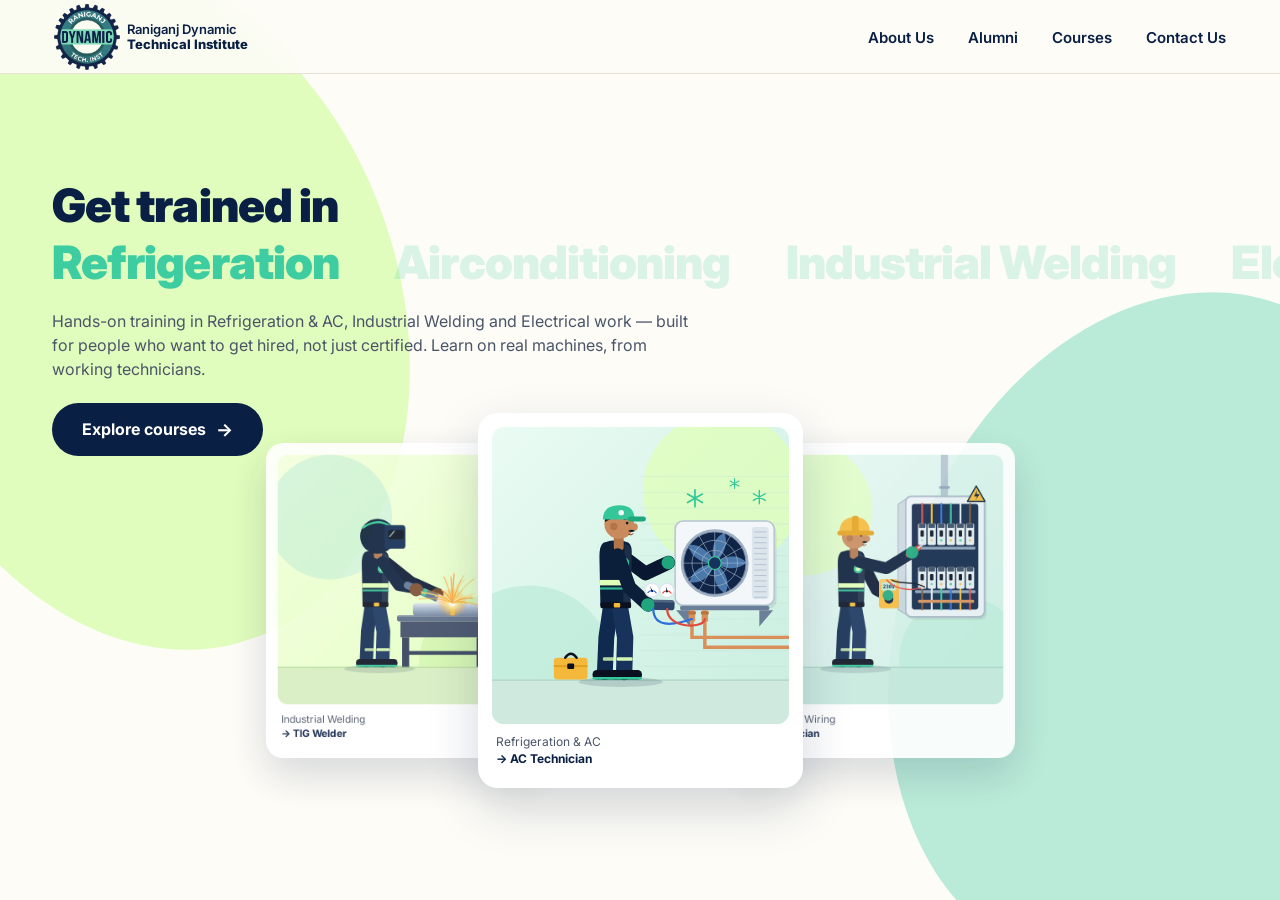
==== public/index.html @ a44b4ae7 "Chaning Description and Title" ====
<!DOCTYPE html>
<html lang="en">

<head>
    <meta charset="UTF-8">
    <meta name="viewport" content="width=device-width, initial-scale=1.0">

    <!-- Primary SEO Metadata -->
    <title>Raniganj Dynamic Technical Institute | AC, Refrigeration, Welding & Electrical Training</title>
    <meta
        name="description"
        content="Training skilled Electricians, Industrial Welders, Refrigeration & AC Technicians backed by a long-standing reputation based in Raniganj, West Bengal."
    >
    <meta name="author" content="Raniganj Dynamic Technical Institute">
    <meta name="theme-color" content="#ffffff">

    <!-- Search Engine Instructions -->
    <meta name="robots" content="index, follow, max-image-preview:large">

    <!-- Canonical URL -->
    <link rel="canonical" href="https://rdti.co.in/">
    <link rel="icon" href="https://rdti.co.in/dynamic-logo.png" type="image/png">
    <link rel="shortcut icon" href="https://rdti.co.in/dynamic-logo.png">

    <!-- Open Graph / Social Sharing Metadata -->
    <meta property="og:type" content="website">
    <meta property="og:locale" content="en_IN">
    <meta property="og:site_name" content="Raniganj Dynamic Technical Institute">
    <meta
        property="og:title"
        content="Raniganj Dynamic Technical Institute | AC, Refrigeration, Welding & Electrical Training"
    >
    <meta
        property="og:description"
        content="Training skilled Electricians, Industrial Welders, Refrigeration & AC Technicians backed by a long-standing reputation based in Raniganj, West Bengal."
    >
    <meta property="og:url" content="https://rdti.co.in/">

    <!-- Social Sharing Image: upload this file to public/ before deployment -->
    <meta property="og:image" content="https://rdti.co.in/rdti-social-preview.jpg">
    <meta property="og:image:secure_url" content="https://rdti.co.in/rdti-social-preview.jpg">
    <meta property="og:image:type" content="image/jpeg">
    <meta property="og:image:width" content="1200">
    <meta property="og:image:height" content="630">
    <meta
        property="og:image:alt"
        content="Raniganj Dynamic Technical Institute offering practical Refrigeration and AC, Industrial Welding and Electrical training in Raniganj, West Bengal."
    >

    <!-- Twitter / X Card Metadata -->
    <meta name="twitter:card" content="summary_large_image">
    <meta
        name="twitter:title"
        content="Raniganj Dynamic Technical Institute | AC, Refrigeration, Welding & Electrical Training"
    >
    <meta
        name="twitter:description"
        content="Training skilled Electricians, Industrial Welders, Refrigeration & AC Technicians backed by a long-standing reputation based in Raniganj, West Bengal."
    >
    <meta name="twitter:image" content="https://rdti.co.in/rdti-social-preview.jpg">
    <meta
        name="twitter:image:alt"
        content="Raniganj Dynamic Technical Institute offering practical Refrigeration and AC, Industrial Welding and Electrical training in Raniganj, West Bengal."
    >

    <!-- Existing Font Configuration -->
    <link rel="preconnect" href="https://fonts.googleapis.com">
    <link rel="preconnect" href="https://fonts.gstatic.com" crossorigin>
    <link
        href="https://fonts.googleapis.com/css2?family=Inter:wght@400;500;600;700;800;900&display=swap"
        rel="stylesheet"
    >

    <!-- Existing Stylesheets -->
    <link rel="stylesheet" href="styles.css">
    <link
        rel="stylesheet"
        href="https://cdnjs.cloudflare.com/ajax/libs/font-awesome/6.5.0/css/all.min.css"
    >

    <!-- RDTI Educational Organization Structured Data -->

    <script type="application/ld+json">
    {
      "@context": "https://schema.org",
      "@type": "EducationalOrganization",

      "@id": "https://rdti.co.in/#organization",

      "name": "Raniganj Dynamic Technical Institute",

      "alternateName": [
        "Raniganj Dynamic Technical Institution",
        "RDTI",
        "Raniganj Dynamic",
        "Raniganj Institute",
        "Dynamic Technical Institute",
        "Raniganj New Dynamic Institute"
      ],

      "url": "https://rdti.co.in/",

      "logo": "https://rdti.co.in/dynamic-logo.png",

      "image": {
        "@type": "ImageObject",
        "url": "https://rdti.co.in/know-your-trainer.png",
        "contentUrl": "https://rdti.co.in/know-your-trainer.png",
        "caption": "Md Shahadat Hussain, Founder and Lead Instructor at Raniganj Dynamic Technical Institute"
      },

      "description": "Training skilled Electricians, Industrial Welders, Refrigeration & AC Technicians backed by a long-standing reputation based in Raniganj, West Bengal.",

      "telephone": "+91 9333867513",

      "email": "rdt.institute.rng@gmail.com",

      "founder": {
        "@type": "Person",
        "name": "Md Shahadat Hussain"
      },

      "address": {
        "@type": "PostalAddress",
        "streetAddress": "1st Floor, Niribili Hotel & Restaurant, Near Raniganj Railway Station",
        "addressLocality": "Raniganj",
        "addressRegion": "West Bengal",
        "postalCode": "713347",
        "addressCountry": "IN"
      },

      "openingHoursSpecification": [
        {
          "@type": "OpeningHoursSpecification",
          "dayOfWeek": [
            "https://schema.org/Monday",
            "https://schema.org/Tuesday",
            "https://schema.org/Wednesday",
            "https://schema.org/Thursday",
            "https://schema.org/Saturday"
          ],
          "opens": "07:00",
          "closes": "15:00"
        }
      ],

      "sameAs": [
        "https://www.instagram.com/raniganj_dynamic_tech_inst/"
      ]
    }
    </script>

</head>

<body>

<nav class="ma-nav">
  <div class="ma-nav-inner">
    <a href="#home" class="ma-logo" data-tab="home"><img src="/dynamic-logo.png" alt="RDTI logo" class="logo-mark"><span>Raniganj Dynamic<br><b>Technical Institute</b></span></a>
    <ul class="ma-nav-links">
      <li><a href="#about" data-tab="about">About Us</a></li>
      <li><a href="#alumni" data-tab="alumni">Alumni</a></li>
      <li><a href="#courses" data-tab="courses">Courses</a></li>
      <li><a href="#contact" data-tab="contact">Contact Us</a></li>
    </ul>
    <button class="ma-burger" id="burger" aria-label="Menu"><span></span><span></span><span></span></button>
  </div>
</nav>

<main class="snap-scroller" id="scroller">

<!-- ============ HERO ============ -->
<section class="snap-sec hp-topper" id="home">
  <svg class="hp-pat hp-pat-a" viewBox="0 0 337 452" aria-hidden="true"><path fill="#c8ff8e" d="M0 226C0 101 76 0 169 0s168 101 168 226-75 226-168 226S0 351 0 226z" opacity=".55"/></svg>
  <svg class="hp-pat hp-pat-b" viewBox="0 0 337 452" aria-hidden="true"><path fill="#3ecca1" d="M0 226C0 101 76 0 169 0s168 101 168 226-75 226-168 226S0 351 0 226z" opacity=".35"/></svg>
  <div class="hp-inner">
    <div class="hp-head">
      <h1 class="hp-h1">
        Get trained in
        <span class="hp-rot" aria-hidden="true"><span class="hp-rline"><span class="hp-cw is-active">Refrigeration</span><span class="hp-cw">Airconditioning</span><span class="hp-cw">Industrial Welding</span><span class="hp-cw">Electrical Wiring</span><span class="hp-cw">a career you'll love</span></span></span>
      </h1>
      <p class="hp-sub">Hands-on training in Refrigeration &amp; AC, Industrial Welding and Electrical work — built for people who want to get hired, not just certified. Learn on real machines, from working technicians.</p>
      <a href="#courses" data-tab="courses" class="hp-cta">Explore courses</a>
    </div>
    <div class="cover-flow" id="coverFlow" aria-hidden="true">
      <figure class="cf-card"><img class="ph-img" src="/refrigeration-ac-animated.svg" alt="Refrigeration and AC servicing"><figcaption><span class="from">Refrigeration &amp; AC</span><span class="to">→ AC Technician</span></figcaption></figure>
      <figure class="cf-card"><img class="ph-img" src="/electrician-animated.svg" alt="Electrical panel work"><figcaption><span class="from">Electrical Wiring</span><span class="to">→ Electrician</span></figcaption></figure>
      <figure class="cf-card"><img class="ph-img" src="/industrial-welding.svg" alt="Industrial welding"><figcaption><span class="from">Industrial Welding</span><span class="to">→ TIG Welder</span></figcaption></figure>
    </div>
  </div>
</section>

<!-- ============ ABOUT ============ -->
<section class="snap-sec ma-about" id="about">
  <div class="ma-container">
    <div class="about-grid">
      <div class="about-copy">
        <h2>Know your trainer</h2>
        <p>With over 20 years of hands-on experience, Md Shahadat Hussain, Founder and Lead Instructor at Raniganj Dynamic Technical Institute, brings practical knowledge of AC and refrigeration, electrical work, and welding into every lesson. Trained in Bengal, he believes that the strongest technical skills are built through experience, patience, and learning by doing.</p>
        <p>At Raniganj Dynamic Technical Institute, this belief shapes every step of the learning journey. Students learn by working with real equipment, developing practical skills under the guidance of an experienced instructor who understands the value of hands-on training. The goal is simple: to help every student build the confidence, competence, and job-ready skills needed to turn technical knowledge into a career.</p>
        <div class="about-badge">
          <span class="tick">✓</span>
          <p><b>A government-recognized trade institute</b> — not a coaching class. We provide practical instruction, tool kits, certification and placement assistance for Refrigeration &amp; AC, Industrial Welding and Electrical trades.</p>
        </div>
      </div>
      <div class="about-photo">
        <div class="ph-frame" style="background:linear-gradient(135deg,#1e4a7a 0%,#0a1f44 100%);">
          <img src="/know-your-trainer.png" alt="Lead trainer at Raniganj Dynamic Technical Institute">
          <div class="ph-noise"></div>
        </div>
        <div class="about-quote">
          <p>“Building skilled hands and brighter futures.”</p>
          <span><b>Md Shahadat Hussain</b>  <span class="q-role">Founder . Lead Instructor</span></span>
        </div>
      </div>
    </div>

    <div class="stats-panel">
      <div class="stat"><div class="n">₹35,000</div><div class="l">AVG. MONTHLY WAGE</div><div class="s">Placed alumni, 2026</div></div>
      <div class="stat"><div class="n">75%</div><div class="l">PLACEMENT RATE</div><div class="s">Within 3 months of completion</div></div>
      <div class="stat"><div class="n">95,000+</div><div class="l">LEARNERS TRAINED</div><div class="s">Since we opened</div></div>
      <div class="stat"><div class="n">50+</div><div class="l">HIRING PARTNERS</div><div class="s">India & the Gulf</div></div>
    </div>
    <div class="stats-note"><span class="spark">✦</span> <b><u>92%</u></b> of our graduates recommend the program</div>
  </div>
</section>

<!-- ============ ALUMNI ============ -->
<section class="snap-sec ma-alumni" id="alumni">
  <div class="ma-container">
    <h2 class="alumni-title">Hundreds of learners have changed<br>their lives without a four-year degree</h2>

    <div class="parallax-rows">
      <div class="prow prow-a">
        <div class="ptrack" id="ptrackA"></div>
      </div>
      <div class="prow prow-b">
        <div class="ptrack" id="ptrackB"></div>
      </div>
    </div>

    <div class="alumni-companies">
      <div class="ac-label">OUR ALUMNI WORK FOR THE REGION'S TOP EMPLOYERS</div>
      <div class="ac-row">
        <div class="ac-track" id="acTrack">
          <img src="logos/Arees.png" alt="Arees"><img src="logos/Bkgulf.png" alt="BK Gulf"><img src="logos/Bluestar.png" alt="Blue Star"><img src="logos/Carrier.png" alt="Carrier"><img src="logos/Ejadah.png" alt="Ejadah"><img src="logos/Elseif.png" alt="El Seif Engineering"><img src="logos/Hitachi.png" alt="Hitachi"><img src="logos/Lg.png" alt="LG"><img src="logos/Madinat.png" alt="Madinat"><img src="logos/Marmoom.png" alt="Marmoom"><img src="logos/Mitsubishi.png" alt="Mitsubishi"><img src="logos/Oxypro.png" alt="Oxy Pro"><img src="logos/Panasonic.png" alt="Panasonic"><img src="logos/Samsung.png" alt="Samsung"><img src="logos/Whirlpool.png" alt="Whirlpool"><img src="logos/Whitespot.png" alt="White Spot"><img src="logos/Zrt.png" alt="ZRT">
          <img src="logos/Arees.png" alt="" aria-hidden="true"><img src="logos/Bkgulf.png" alt="BK Gulf"><img src="logos/Bluestar.png" alt="" aria-hidden="true"><img src="logos/Carrier.png" alt="" aria-hidden="true"><img src="logos/Ejadah.png" alt="" aria-hidden="true"><img src="logos/Elseif.png" alt="" aria-hidden="true"><img src="logos/Hitachi.png" alt="" aria-hidden="true"><img src="logos/Lg.png" alt="" aria-hidden="true"><img src="logos/Madinat.png" alt="Madinat"><img src="logos/Marmoom.png" alt="Marmoom"><img src="logos/Mitsubishi.png" alt="Mitsubishi"><img src="logos/Oxypro.png" alt="Oxy Pro"><img src="logos/Panasonic.png" alt="Panasonic"><img src="logos/Samsung.png" alt="Samsung"><img src="logos/Whirlpool.png" alt="Whirlpool"><img src="logos/Whitespot.png" alt="White Spot"><img src="logos/Zrt.png" alt="ZRT">
        </div>
      </div>
    </div>
  </div>
</section>

<!-- ============ COURSES ============ -->
<section class="snap-sec ma-courses" id="courses">
  <div class="ma-container">
    <div class="courses-header">
      <div class="eyebrow">Courses &amp; Fees Structure</div>
      <h2>Pick a trade, see what it costs</h2>
      <p>All course fees include practical training, government-recognized certification, placement assistance and toolkit where applicable. EMI facility available.</p>
    </div>

    <div class="course-grid">
      <article class="mac-card">
        <div class="mac-bar"><span></span><span></span><span></span></div>
        <div class="mac-body">
          <div class="mac-head"><h3>Refrigeration &amp; AC Technician</h3><span class="mac-tag">Most Enrolled</span></div>
          <div class="mac-row"><span>Duration</span><b>1 Year</b></div>
          <div class="mac-row"><span>Admission Fee</span><b>₹7,000</b></div>
          <div class="mac-row"><span>Per Month</span><b>₹1,000</b></div>
          <div class="mac-fee">₹19,000 <small>Total Course Fee</small></div>
          <ul class="mac-list">
            <li>Split &amp; Window AC Servicing</li>
            <li>Compressor &amp; Commercial Cooling Systems</li>
            <li>Government Certification Included</li>
          </ul>
          <a class="mac-cta" href="#contact" data-tab="contact" data-course="Refrigeration & AC Technician">Enquire Now</a>
        </div>
      </article>

      <article class="mac-card">
        <div class="mac-bar"><span></span><span></span><span></span></div>
        <div class="mac-body">
          <div class="mac-head"><h3>Industrial Welding</h3><span class="mac-tag">Arc / MIG / TIG</span></div>
          <div class="mac-row"><span>Duration</span><b>6 Months</b></div>
          <div class="mac-row"><span>Admission Fee</span><b>₹8,000</b></div>
          <div class="mac-row"><span>Per Month</span><b>₹1,500</b></div>
          <div class="mac-fee">₹17,000 <small>Total Course Fee</small></div>
          <ul class="mac-list">
            <li>Arc, MIG &amp; TIG Welding</li>
            <li>Pipe Fitting &amp; Structural Fabrication</li>
            <li>Safety Gear &amp; Certification Included</li>
          </ul>
          <a class="mac-cta" href="#contact" data-tab="contact" data-course="Industrial Welding">Enquire Now</a>
        </div>
      </article>

      <article class="mac-card">
        <div class="mac-bar"><span></span><span></span><span></span></div>
        <div class="mac-body">
          <div class="mac-head"><h3>Electrician</h3><span class="mac-tag">High Demand</span></div>
          <div class="mac-row"><span>Duration</span><b>1 Year</b></div>
          <div class="mac-row"><span>Admission Fee</span><b>₹7,000</b></div>
          <div class="mac-row"><span>Per Month</span><b>₹1,000</b></div>
          <div class="mac-fee">₹19,000 <small>Total Course Fee</small></div>
          <ul class="mac-list">
            <li>House Wiring &amp; Panel Installation</li>
            <li>Motor Rewinding &amp; Fault Diagnosis</li>
            <li>Government Certification Included</li>
          </ul>
          <a class="mac-cta" href="#contact" data-tab="contact" data-course="Electrician & Motor Rewinding">Enquire Now</a>
        </div>
      </article>
    </div>
  </div>
</section>

<!-- ============ CONTACT ============ -->
<section class="snap-sec ma-contact" id="contact">
  <div class="ma-container">
    <div class="courses-header">
      <div class="eyebrow">Get In Touch</div>
      <h2>Contact us</h2>
      <p>Walk in for a shop-floor tour, or send us your details and a counsellor will call you back.</p>
    </div>
    <div class="contact-grid">
      <div class="contact-info">
        <h3>Raniganj Dynamic Technical Institute</h3>
        <div class="ci-row"><span class="ic">📍</span><div><b>Address</b> 1st Floor, Niribili Hotel & Restaurant, Near Raniganj Railway Station, Raniganj, West Bengal 713347</div></div>
        <div class="ci-row"><span class="ic">📞</span><div><b>Phone</b> +91 9333867513</div></div>
        <div class="ci-row"><span class="ic">✉️</span><div><b>Email</b> rdt.institute.rng@gmail.com</div></div>
        <div class="ci-row"><span class="ic">🕘</span><div><b>Hours</b>Mon – Thu, Sat: 7:00 AM – 3:00 PM</div></div>
      </div>
      

<form class="contact-form" id="enquiryForm"
      action="https://formspree.io/f/mnppdwdb" method="POST">

  <div class="fg">
    <div class="field">
      <label for="fname">Full name</label>
      <input id="fname" name="Name" type="text"
             required placeholder="Your name">
    </div>

    <div class="field">
      <label for="fphone">Phone number</label>
      <input id="fphone" name="Phone" type="tel"
             required placeholder="10-digit mobile">
    </div>

    <div class="field full">
      <label for="courseSelect">Course interested in</label>
      <select id="courseSelect" name="Course" required>
        <option value="Refrigeration & AC Technician">
          Refrigeration &amp; AC Technician
        </option>
        <option value="Industrial Welding">
          Industrial Welding
        </option>
        <option value="Electrician & Motor Rewinding">
          Electrician &amp; Motor Rewinding
        </option>
        <option value="Not sure yet">Not sure yet</option>
      </select>
    </div>

    <div class="field full">
      <label for="fmsg">Message</label>
      <textarea id="fmsg" name="Message" rows="3"
                placeholder="Anything you'd like us to know"></textarea>
    </div>
  </div>

  <div class="submit-row">
    <button type="submit" class="hp-cta">
      Send Enquiry
    </button>
    <span class="form-note" id="formNote">
      We usually reply within one business day.
    </span>
  </div>

</form>

    </div>
  </div>
  <footer class="site-footer">
    <div class="footer-content">
      <p>&copy; 2025 Raniganj Dynamic Technical Institute. All rights reserved.</p>
      <div class="social-links">
        <a href="https://wa.me/919333867513?text=Hey%20there!%0AI'm%20reaching%20out%20via%20the%20Raniganj%20Dynamic%20Technical%20Institute%20website%20and%20would%20like%20to%20enquire%20about%20your%20courses." target="_blank" title="WhatsApp" class="social-icon"><i class="fab fa-whatsapp"></i></a>
        <a href="https://www.instagram.com/raniganj_dynamic_tech_inst/" target="_blank" title="Instagram" class="social-icon"><i class="fab fa-instagram"></i></a>
        <a href="https://share.google/1DVkeFbzYcsUmhclG" target="_blank" title="Google" class="social-icon"><i class="fab fa-google"></i></a>
        <a href="https://youtube.com/@raniganjdynamictechnicalinstit?si=HQzrzuK1tSo0JkG2" target="_blank" title="YouTube" class="social-icon"><i class="fab fa-youtube"></i></a>
      </div>
    </div>
  </footer>
</section>

</main>
<script src="script.js"></script>
</body>
</html>
---- public/styles.css ----
/* ====== Merit America inspired tokens ====== */
:root{
  --navy:#0a1f44;
  --navy-2:#001c3d;
  --ink:#0a1f44;
  --ink-soft:#4a5568;
  --cream:#fdfcf7;
  --cream-2:#f7f4ec;
  --mint:#3ecca1;
  --mint-2:#7ee5c1;
  --mint-soft:#e3f5eb;
  --lime:#c8ff8e;
  --lilac:#e6e6ff;
  --line:#e5e2d7;
  --radius:22px;
  --nav-h:74px;
  --font:'Inter',system-ui,sans-serif;
}
*{margin:0;padding:0;box-sizing:border-box}
html,body{height:100%}
html{scroll-behavior:smooth}
body{font-family:var(--font);color:var(--ink);background:var(--cream);-webkit-font-smoothing:antialiased}
a{color:inherit;text-decoration:none}
ul{list-style:none}
h1,h2,h3,h4{font-family:var(--font);font-weight:800;letter-spacing:-.02em;line-height:1.05;color:var(--navy)}

/* ====== NAV ====== */
.ma-nav{position:fixed;top:0;left:0;right:0;height:var(--nav-h);background:rgba(253,252,247,.9);backdrop-filter:blur(10px);border-bottom:1px solid var(--line);z-index:1000}
.ma-nav-inner{max-width:1240px;margin:0 auto;height:100%;padding:0 32px;display:flex;align-items:center;justify-content:space-between;gap:24px}
.ma-logo{display:flex;align-items:center;gap:5px;font-size:13px;line-height:1.15;color:var(--navy);font-weight:600}
.ma-logo b{font-weight:800}
.logo-mark{width:70px;height:70px;display:block;object-fit:contain}
.ma-nav-links{display:flex;gap:30px}
.ma-nav-links a{font-weight:600;font-size:15px;color:var(--navy);padding:8px 2px;position:relative}
.ma-nav-links a.is-active::after{content:"";position:absolute;left:0;right:0;bottom:-2px;height:3px;background:var(--mint);border-radius:2px}
.ma-burger{display:none;background:none;border:0;flex-direction:column;gap:5px;cursor:pointer;padding:8px}
.ma-burger span{width:24px;height:2px;background:var(--navy);border-radius:2px}

/* ====== SNAP SCROLLER ====== */
.snap-scroller{height:100vh;overflow-y:scroll;scroll-snap-type:y mandatory;scroll-behavior:smooth}
.snap-sec{height:100vh;scroll-snap-align:start;scroll-snap-stop:always;overflow-y:auto;padding-top:var(--nav-h);position:relative}
.ma-container{max-width:1240px;margin:0 auto;padding:40px 32px 60px}
@media (max-width:960px){.snap-scroller,.snap-sec{height:100dvh}} /* 100vh is taller than the visible area on mobile browsers (toolbars) */

/* ====== HERO ====== */
.hp-topper{background:var(--cream);overflow:hidden}
.hp-pat{position:absolute;width:520px;pointer-events:none}
.hp-pat-a{top:-40px;left:-120px;transform:rotate(-18deg)}
.hp-pat-b{bottom:-80px;right:-140px;transform:rotate(20deg)}
.hp-inner{max-width:1240px;margin:0 auto;padding:32px 32px 24px;display:flex;flex-direction:column;justify-content:center;min-height:calc(100vh - var(--nav-h));position:relative;z-index:1}
.hp-head{text-align:left;max-width:900px}
.hp-h1{font-size:clamp(28px,3.6vw,48px);line-height:1.05;font-weight:900;margin-bottom:18px}
.hp-rot{display:block;position:relative;height:1.15em;margin-top:8px;overflow:visible;max-width:none;clip-path:inset(-20px -100vw -20px 0)}
.hp-rline{display:inline-flex;gap:1.2em;width:max-content;transform:translateX(0);transition:transform .6s cubic-bezier(.5,0,.2,1);will-change:transform;position:absolute;left:0;top:0}
.hp-cw{white-space:nowrap;color:var(--mint);opacity:.18;transition:opacity .45s ease}
.hp-cw.is-active{opacity:1}
@media (prefers-reduced-motion:reduce){.hp-rline{transition:none}}
.hp-sub{font-size:16px;line-height:1.5;color:var(--ink-soft);max-width:640px;margin-bottom:22px}
.hp-cta{display:inline-flex;align-items:center;gap:10px;background:var(--navy);color:#fff;padding:16px 30px;border-radius:999px;font-weight:700;font-size:16px;border:0;cursor:pointer;transition:transform .15s,background .2s}
.hp-cta:hover{background:#001432;transform:translateY(-2px)}
.hp-cta::after{content:"→";font-size:18px}

.hp-collage{position:relative;height:520px}
.hp-photo{position:absolute;width:230px;background:#fff;border-radius:20px;box-shadow:0 20px 50px rgba(10,31,68,.15);padding:12px;overflow:hidden}
.hp-photo .ph-img{width:100%;aspect-ratio:1/1.1;border-radius:12px}
.hp-photo figcaption{padding:12px 6px 6px;font-size:13px;display:flex;flex-direction:column;gap:2px}
.hp-photo .from{color:var(--ink-soft)}
.hp-photo .to{color:var(--navy);font-weight:700}
.hp-photo.p1{top:0;left:20px;transform:rotate(-6deg)}
.hp-photo.p2{top:40px;right:0;transform:rotate(4deg)}
.hp-photo.p3{bottom:0;left:140px;transform:rotate(-2deg)}

/* ===== COVER FLOW CAROUSEL (hero) ===== */
.cover-flow{position:relative;height:400px;display:flex;justify-content:center;align-items:center;perspective:1400px;margin-top:-55px}
.cf-card{position:absolute;width:325px;height:375px;background:#fff;border-radius:20px;box-shadow:0 20px 50px rgba(10,31,68,.18);padding:14px;overflow:hidden;transition:transform .55s cubic-bezier(.4,0,.2,1),opacity .5s,box-shadow .5s;cursor:pointer;will-change:transform}
.cf-card .ph-img{width:100%;aspect-ratio:1/1;border-radius:12px;display:block;object-fit:cover}
.cf-card figcaption{padding:10px 4px 4px;font-size:12px;display:flex;flex-direction:column;gap:2px}
.cf-card .from{color:var(--ink-soft)}
.cf-card .to{color:var(--navy);font-weight:700}
.cf-card[data-pos="0"]{transform:translateX(0) scale(1);z-index:5;opacity:1}
.cf-card[data-pos="-1"]{transform:translateX(-238px) scale(.84);z-index:4;opacity:.9}
.cf-card[data-pos="1"]{transform:translateX(238px) scale(.84);z-index:4;opacity:.9}
.cf-card[data-pos="-2"]{transform:translateX(-500px) scale(.66);z-index:3;opacity:.55}
.cf-card[data-pos="2"]{transform:translateX(500px) scale(.66);z-index:3;opacity:.55}
.cf-card[data-pos="hide"]{transform:translateX(0) scale(.4);opacity:0;pointer-events:none;z-index:1}
@media (max-width:960px){
  .cover-flow{height:240px}
  .cf-card{width:180px;height:220px}
  .cf-card[data-pos="-1"]{transform:translateX(-160px) scale(.8)}
  .cf-card[data-pos="1"]{transform:translateX(160px) scale(.8)}
  .cf-card[data-pos="-2"],.cf-card[data-pos="2"]{opacity:0;pointer-events:none}
}

/* ====== ABOUT ====== */
.ma-about{background:var(--cream)}
.ma-about .ma-container{padding:24px 32px 32px;height:calc(100vh - var(--nav-h));display:flex;flex-direction:column;justify-content:center;gap:14px}
.ma-about .about-copy p{margin-bottom:10px;font-size:15px}
.ma-about .about-copy h2{margin-bottom:14px}
.ma-about .about-badge{padding:14px;margin-top:4px}
.ma-about .about-photo{display:flex;flex-direction:column;align-items:flex-end;gap:12px}
.ma-about .ph-frame{width:min(320px,80vw);aspect-ratio:1322/1190}
.ma-about .about-quote{position:static;width:min(320px,80vw)}
.about-grid{display:grid;grid-template-columns:1.05fr auto;gap:40px;align-items:center;margin-bottom:0}
.about-copy h2{font-size:clamp(34px,4vw,52px);margin-bottom:20px}
.about-copy p{color:var(--ink-soft);font-size:16px;line-height:1.6;margin-bottom:16px}
.about-badge{background:var(--mint-soft);border-radius:16px;padding:20px;display:flex;gap:14px;margin-top:8px}
.about-badge .tick{width:26px;height:26px;border-radius:50%;background:var(--mint);color:#fff;display:grid;place-items:center;font-weight:900;flex-shrink:0}
.about-badge p{font-size:14px;line-height:1.55;color:var(--navy);margin:0}
.about-photo{position:relative}
.ph-frame{width:100%;aspect-ratio:1/1;border-radius:24px;position:relative;overflow:hidden}
.ph-frame img{width:100%;height:100%;object-fit:cover;display:block}
.ph-noise{position:absolute;inset:0;background:radial-gradient(circle at 30% 20%,rgba(255,255,255,.15),transparent 40%),repeating-linear-gradient(90deg,transparent,transparent 3px,rgba(255,255,255,.03) 3px,rgba(255,255,255,.03) 4px)}
.about-quote{position:absolute;left:20px;right:20px;bottom:24px;background:#fff;border-radius:14px;padding:16px 18px;box-shadow:0 12px 30px rgba(10,31,68,.18);font-size:13px}
.about-quote p{color:var(--navy);font-style:italic;margin-bottom:8px;line-height:0.5}
.about-quote span{font-size:12px;color:var(--ink-soft)}
.about-quote .q-role{color:var(--mint)}

.stats-panel{background:var(--mint-soft);border-radius:24px;padding:18px 20px;display:grid;grid-template-columns:repeat(4,1fr);gap:16px;margin-top:0}
.stat{text-align:center;padding:4px}
.stat .n{font-size:clamp(24px,2.6vw,38px);font-weight:900;color:var(--navy);letter-spacing:-.02em}
.stat .l{font-size:11px;font-weight:800;color:var(--navy);letter-spacing:.1em;margin-top:4px}
.stat .s{font-size:11px;color:var(--ink-soft);margin-top:2px}
.stats-note{margin:0 auto;max-width:640px;background:var(--mint-soft);border-radius:999px;padding:10px 20px;text-align:center;font-size:14px;color:var(--navy)}
.stats-note .spark{color:var(--mint)}

/* ====== ALUMNI ====== */
.ma-alumni{background:var(--cream)}
.alumni-title{font-size:clamp(28px,3.4vw,44px);text-align:center;margin-bottom:32px;line-height:1.15}
.parallax-rows{display:flex;flex-direction:column;gap:16px;margin-bottom:36px}
.prow{overflow:hidden;padding:6px 0;-webkit-mask-image:linear-gradient(90deg,transparent,#000 8%,#000 92%,transparent);mask-image:linear-gradient(90deg,transparent,#000 8%,#000 92%,transparent)}
.ptrack{display:flex;gap:16px;width:max-content;animation:marq 60s linear infinite}
.prow-b .ptrack{animation-direction:reverse;animation-duration:75s}
.acard{width:320px;background:#fff;border-radius:14px;padding:18px;box-shadow:0 4px 14px rgba(10,31,68,.06);border:1px solid var(--line);flex-shrink:0}
.acard p{font-size:14px;line-height:1.5;color:var(--ink);margin-bottom:14px}
.acard .who{display:flex;align-items:center;gap:10px;padding-top:12px;border-top:1px solid var(--line)}
.acard .av{width:36px;height:36px;border-radius:50%;background:linear-gradient(135deg,var(--mint),var(--navy));display:grid;place-items:center;color:#fff;font-weight:800;font-size:13px}
.acard .who b{font-size:13px}
.acard .who span{font-size:12px;color:var(--ink-soft);margin-left:6px}
@keyframes marq{to{transform:translateX(-50%)}}

.alumni-companies .ac-label{text-align:center;font-size:12px;letter-spacing:.15em;color:var(--ink-soft);margin-bottom:16px}
.ac-row{overflow:hidden;-webkit-mask-image:linear-gradient(90deg,transparent,#000 10%,#000 90%,transparent);mask-image:linear-gradient(90deg,transparent,#000 10%,#000 90%,transparent)}
.ac-track{display:flex;gap:clamp(44px,5vw,76px);width:max-content;animation:marq 40s linear infinite;align-items:center}
.ac-track:hover{animation-play-state:paused}
.ac-track img{height:34px;width:auto;max-width:150px;object-fit:contain;filter:grayscale(100%);opacity:.55;transition:filter .25s,opacity .25s;flex-shrink:0}
.ac-track img:hover{filter:grayscale(0);opacity:1}
@media (max-width:768px){.ac-track img{height:26px}}
@media (prefers-reduced-motion:reduce){.ac-track{animation:none;flex-wrap:wrap;justify-content:center}}

/* ====== COURSES ====== */
.ma-courses{background:var(--cream-2)}
.courses-header{max-width:720px;margin:0 auto 0;text-align:center}
.courses-header .eyebrow{font-size:12px;font-weight:700;letter-spacing:.18em;color:var(--mint);margin-bottom:12px;text-transform:uppercase}
.courses-header h2{font-size:clamp(32px,3.8vw,48px);margin-bottom:14px}
.courses-header p{color:var(--ink-soft);font-size:16px;line-height:1.55}
.course-grid{display:grid;grid-template-columns:repeat(3,1fr);gap:24px}
.mac-card{background:#fff;border-radius:18px;overflow:hidden;box-shadow:0 8px 28px rgba(10,31,68,.08);border:1px solid var(--line);display:flex;flex-direction:column}
.mac-bar{background:linear-gradient(180deg,#f0edE4,#e8e4d8);padding:10px 14px;display:flex;gap:6px}
.mac-bar span{width:11px;height:11px;border-radius:50%;background:#d9d4c5}
.mac-bar span:nth-child(3){background:var(--mint)}
.mac-body{padding:24px;display:flex;flex-direction:column;flex:1}
.mac-head{display:flex;justify-content:space-between;align-items:flex-start;gap:10px;margin-bottom:16px}
.mac-head h3{font-size:19px;line-height:1.25}
.mac-tag{background:var(--mint-soft);color:var(--navy);font-size:11px;font-weight:700;padding:5px 10px;border-radius:999px;white-space:nowrap;flex-shrink:0}
.mac-row{display:flex;justify-content:space-between;padding:10px 0;border-bottom:1px dashed var(--line);font-size:14px;color:var(--ink-soft)}
.mac-row b{color:var(--navy);font-weight:700}
.mac-fee{font-size:32px;font-weight:900;color:var(--navy);margin:18px 0 14px;letter-spacing:-.02em}
.mac-fee small{font-size:13px;font-weight:500;color:var(--ink-soft);margin-left:6px}
.mac-list{margin-bottom:20px;flex:1}
.mac-list li{font-size:13.5px;color:var(--ink);padding:6px 0 6px 22px;position:relative;line-height:1.45}
.mac-list li::before{content:"✓";position:absolute;left:0;top:6px;color:var(--mint);font-weight:900}
.mac-cta{display:block;text-align:center;background:var(--navy);color:#fff;padding:13px;border-radius:999px;font-weight:700;font-size:14px;transition:background .2s}
.mac-cta:hover{background:#001432}

/* ====== CONTACT ====== */
.ma-contact{background:var(--cream)}
.contact-grid{display:grid;grid-template-columns:.9fr 1.1fr;gap:32px;max-width:1080px;margin:0 auto}
.contact-info{background:var(--navy);color:#fff;border-radius:22px;padding:32px}
.contact-info h3{color:#fff;font-size:22px;margin-bottom:24px;line-height:1.25}
.ci-row{display:flex;gap:14px;padding:14px 0;border-bottom:1px solid rgba(255,255,255,.1)}
.ci-row:last-child{border:0}
.ci-row .ic{font-size:20px;flex-shrink:0}
.ci-row b{display:block;font-size:11px;letter-spacing:.15em;color:var(--mint-2);text-transform:uppercase;margin-bottom:4px;font-weight:700}
.ci-row div{font-size:14px;line-height:1.5}
.contact-form{background:#fff;border-radius:22px;padding:32px;border:1px solid var(--line);box-shadow:0 8px 28px rgba(10,31,68,.06)}
.fg{display:grid;grid-template-columns:1fr 1fr;gap:16px}
.field{display:flex;flex-direction:column;gap:6px}
.field.full{grid-column:1/-1}
.field label{font-size:12px;font-weight:700;color:var(--navy);letter-spacing:.05em;text-transform:uppercase}
.field input,.field select,.field textarea{font-family:inherit;font-size:14px;padding:12px 14px;border:1px solid var(--line);border-radius:10px;background:var(--cream);color:var(--ink);transition:border .2s}
.field input:focus,.field select:focus,.field textarea:focus{outline:none;border-color:var(--mint)}
.field textarea{resize:vertical;min-height:80px}
.submit-row{display:flex;align-items:center;gap:16px;margin-top:20px;flex-wrap:wrap}
.form-note{font-size:12px;color:var(--ink-soft)}

/* ====== COMPACT COURSES + CONTACT (fit one viewport, no inner scroll) ====== */
.ma-courses .ma-container{min-height:calc(100vh - var(--nav-h));padding:20px 32px 16px;display:flex;flex-direction:column;justify-content:center;gap:14px}
.ma-courses .courses-header{margin:0 auto 12px}
.ma-courses .courses-header h2{margin-bottom:6px;font-size:clamp(26px,3vw,38px)}
.ma-courses .courses-header p{font-size:14px}
.ma-courses .mac-body{padding:18px}
.ma-courses .mac-head{margin-bottom:10px}
.ma-courses .mac-fee{margin:12px 0 10px;font-size:26px}
.ma-courses .mac-list{margin-bottom:14px}
.ma-courses .mac-list li{padding:4px 0 4px 22px}

/* Contact section: fit viewport including footer, no inner scroll, default card sizing */
.ma-contact{display:flex;flex-direction:column;overflow:hidden}
.ma-contact .ma-container{flex:1;min-height:0;display:flex;flex-direction:column;justify-content:center;padding:24px 32px;gap:18px;max-width:1240px;width:100%}
.ma-contact .contact-grid{max-width:1080px;width:100%;margin:0 auto}

/* ====== FOOTER (Suryasteel structure, RDTI theme) ====== */
.site-footer{background:linear-gradient(135deg,var(--navy),var(--navy-2));color:#fff;padding:14px 0;position:relative}
.site-footer::before{content:"";position:absolute;inset:0;background:radial-gradient(circle at 30% 70%,rgba(62,204,161,.18) 0,transparent 50%),radial-gradient(circle at 70% 30%,rgba(200,255,142,.12) 0,transparent 50%);pointer-events:none}
.site-footer .footer-content{position:relative;z-index:2;max-width:1240px;margin:0 auto;padding:0 32px;display:flex;align-items:center;justify-content:space-between;gap:16px;flex-wrap:wrap}
.site-footer p{font-size:14px;opacity:.9;color:#fff;margin:0}
.site-footer .social-links{display:flex;gap:10px;align-items:center}
.site-footer .social-icon{display:inline-flex;align-items:center;justify-content:center;width:30px;height:30px;border-radius:50%;background:rgba(255,255,255,.15);color:#fff;font-size:14px;transition:all .3s ease}
.site-footer .social-icon:hover{background:var(--mint);color:var(--navy);transform:translateY(-2px)}

/* ====== RESPONSIVE ====== */
@media (max-width:960px){
  .hp-inner{grid-template-columns:1fr;gap:40px}
  .hp-collage{height:380px}
  .about-grid,.contact-grid{grid-template-columns:1fr;gap:32px}
  .course-grid{grid-template-columns:1fr;gap:20px}
  .stats-panel{grid-template-columns:repeat(2,1fr)}
  .ma-about .ma-container{height:auto;padding:24px 32px 40px}
  .fg{grid-template-columns:1fr}
  .about-quote p{line-height:1.4}
}
@media (max-width:760px){
  .ma-nav-links{position:fixed;top:var(--nav-h);left:0;right:0;background:var(--cream);flex-direction:column;gap:0;padding:30px 24px;border-bottom:1px solid var(--line);transform:translateY(-130%);transition:transform .25s}
  .ma-nav-links.open{transform:translateY(0)}
  .ma-nav-links li{border-bottom:1px solid var(--line)}
  .ma-nav-links a{display:block;padding:14px 0}
  .ma-burger{display:flex}
  .ma-container{padding:24px 20px 40px}
  .acard{width:260px}
  .site-footer .footer-content{flex-direction:column;text-align:center;padding:0 20px}

  /* HERO: tighten spacing so carousel doesn't overlap CTA */
  .hp-inner{padding:8px 20px 16px;gap:18px;min-height:calc(100dvh - var(--nav-h))}
  .hp-sub{margin-bottom:16px;font-size:14.5px}
  .hp-cta{padding:13px 24px;font-size:15px}
  .cover-flow{--cfh:clamp(220px,calc(100dvh - var(--nav-h) - 330px),318px);height:var(--cfh);margin-top:6px}
  .cf-card{width:calc((var(--cfh) - 26px)*.815);height:calc(var(--cfh) - 26px);padding:12px;border-radius:19px}
  .cf-card .ph-img{border-radius:12px}
  .cf-card figcaption{padding:9px 3px 2px;font-size:11.5px}
  .cf-card[data-pos="-1"]{transform:translateX(calc(var(--cfh)*-.6226)) scale(.8)}
  .cf-card[data-pos="1"]{transform:translateX(calc(var(--cfh)*.6226)) scale(.8)}

  .ma-courses .ma-container{min-height:calc(100dvh - var(--nav-h))}
  /* CONTACT: fit both cards inside the snap section (nav + footer accounted for) */
  .ma-contact .ma-container{padding:16px 20px 12px;gap:12px;justify-content:flex-start}
  .ma-contact .courses-header{margin:0 auto 4px}
  .ma-contact .courses-header .eyebrow{margin-bottom:6px}
  .ma-contact .courses-header h2{font-size:24px;margin-bottom:4px}
  .ma-contact .courses-header p{font-size:13px;line-height:1.4}
  .ma-contact .contact-grid{gap:14px}
  .contact-info{padding:18px;border-radius:16px}
  .contact-info h3{font-size:17px;margin-bottom:10px}
  .ci-row{padding:8px 0;gap:10px}
  .ci-row .ic{font-size:16px}
  .ci-row b{font-size:10px;margin-bottom:2px}
  .ci-row div{font-size:12.5px;line-height:1.35}
  .contact-form{padding:18px;border-radius:16px}
  .fg{gap:10px}
  .field input,.field select,.field textarea{padding:10px 12px;font-size:13px}
  .field textarea{min-height:60px}
  .field label{font-size:11px}
  .submit-row{margin-top:12px;gap:10px}
  .form-note{font-size:11px}
  /* allow contact section to scroll so the form card isn't clipped by footer */
  .ma-contact{height:auto;min-height:100dvh;scroll-snap-align:start;display:flex;flex-direction:column;overflow:visible}
  .ma-contact .ma-container{flex:0 0 auto;justify-content:flex-start;padding-bottom:24px}
  .ma-contact .site-footer{margin-top:auto}
}
/* ALUMNI: on short phones fit title, cards and logos in one viewport */
@media (max-width:760px) and (max-height:740px){
  .ma-alumni .ma-container{padding:16px 20px}
  .alumni-title{font-size:24px;margin-bottom:16px}
  .alumni-title br{display:none}
  .parallax-rows{gap:10px;margin-bottom:18px}
  .alumni-companies .ac-label{margin-bottom:10px}
}
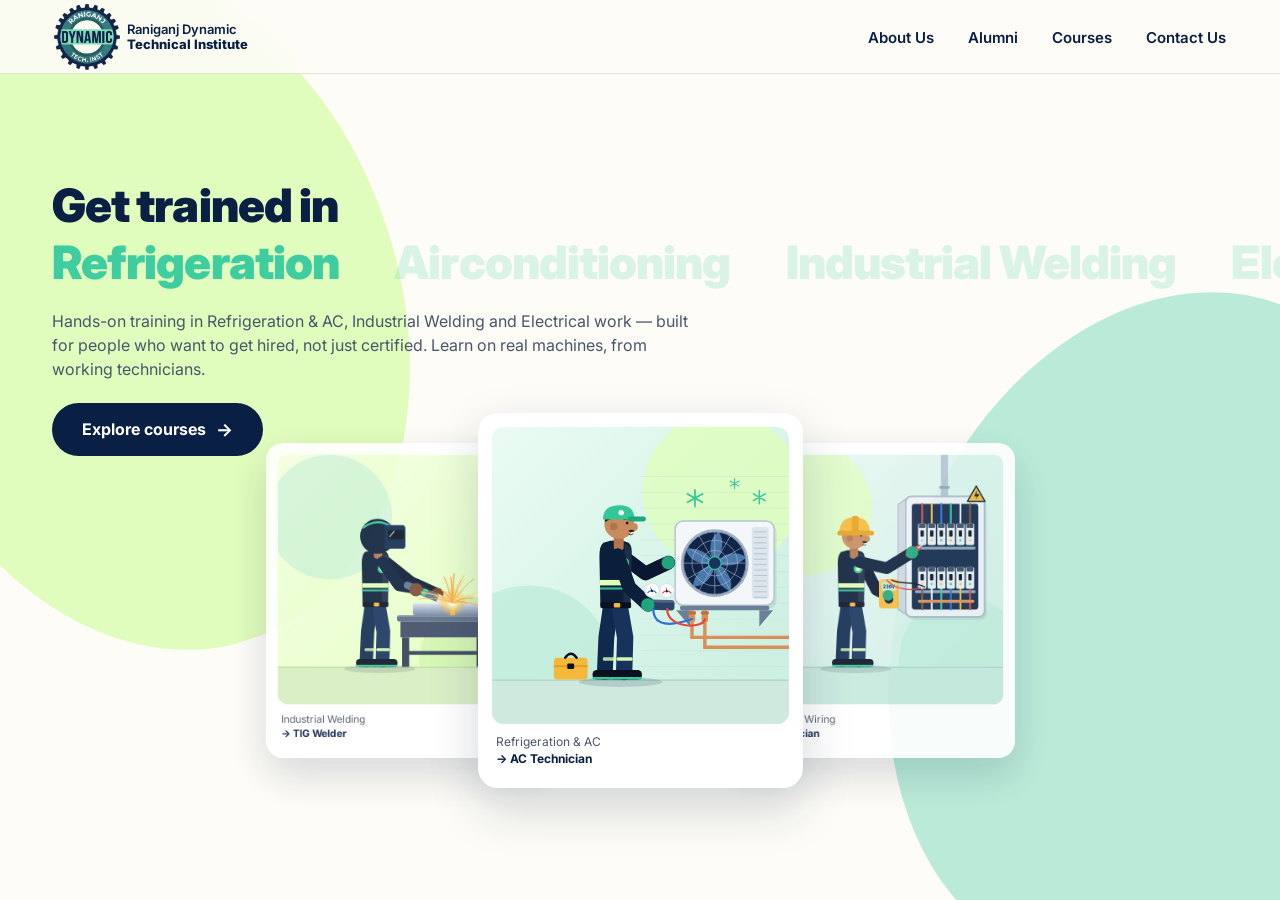
==== commit 838e6b9b: "Image Updates" ====
--- a/public/index.html
+++ b/public/index.html
@@ -244,7 +244,7 @@
       <div class="ac-row">
         <div class="ac-track" id="acTrack">
           <img src="logos/Arees.png" alt="Arees"><img src="logos/Bkgulf.png" alt="BK Gulf"><img src="logos/Bluestar.png" alt="Blue Star"><img src="logos/Carrier.png" alt="Carrier"><img src="logos/Ejadah.png" alt="Ejadah"><img src="logos/Elseif.png" alt="El Seif Engineering"><img src="logos/Hitachi.png" alt="Hitachi"><img src="logos/Lg.png" alt="LG"><img src="logos/Madinat.png" alt="Madinat"><img src="logos/Marmoom.png" alt="Marmoom"><img src="logos/Mitsubishi.png" alt="Mitsubishi"><img src="logos/Oxypro.png" alt="Oxy Pro"><img src="logos/Panasonic.png" alt="Panasonic"><img src="logos/Samsung.png" alt="Samsung"><img src="logos/Whirlpool.png" alt="Whirlpool"><img src="logos/Whitespot.png" alt="White Spot"><img src="logos/Zrt.png" alt="ZRT">
-          <img src="logos/Arees.png" alt="" aria-hidden="true"><img src="logos/Bkgulf.png" alt="BK Gulf"><img src="logos/Bluestar.png" alt="" aria-hidden="true"><img src="logos/Carrier.png" alt="" aria-hidden="true"><img src="logos/Ejadah.png" alt="" aria-hidden="true"><img src="logos/Elseif.png" alt="" aria-hidden="true"><img src="logos/Hitachi.png" alt="" aria-hidden="true"><img src="logos/Lg.png" alt="" aria-hidden="true"><img src="logos/Madinat.png" alt="Madinat"><img src="logos/Marmoom.png" alt="Marmoom"><img src="logos/Mitsubishi.png" alt="Mitsubishi"><img src="logos/Oxypro.png" alt="Oxy Pro"><img src="logos/Panasonic.png" alt="Panasonic"><img src="logos/Samsung.png" alt="Samsung"><img src="logos/Whirlpool.png" alt="Whirlpool"><img src="logos/Whitespot.png" alt="White Spot"><img src="logos/Zrt.png" alt="ZRT">
+          <img src="logos/Arees.png" alt="Arees logo" aria-hidden="true"><img src="logos/Bkgulf.png" alt="BK Gulf"><img src="logos/Bluestar.png" alt="Blue Star logo" aria-hidden="true"><img src="logos/Carrier.png" alt="Carrier logo" aria-hidden="true"><img src="logos/Ejadah.png" alt="Ejadah logo" aria-hidden="true"><img src="logos/Elseif.png" alt="El Seif Engineering logo" aria-hidden="true"><img src="logos/Hitachi.png" alt="Hitachi logo" aria-hidden="true"><img src="logos/Lg.png" alt="LG logo" aria-hidden="true"><img src="logos/Madinat.png" alt="Madinat"><img src="logos/Marmoom.png" alt="Marmoom"><img src="logos/Mitsubishi.png" alt="Mitsubishi"><img src="logos/Oxypro.png" alt="Oxy Pro"><img src="logos/Panasonic.png" alt="Panasonic"><img src="logos/Samsung.png" alt="Samsung"><img src="logos/Whirlpool.png" alt="Whirlpool"><img src="logos/Whitespot.png" alt="White Spot"><img src="logos/Zrt.png" alt="ZRT">
         </div>
       </div>
     </div>
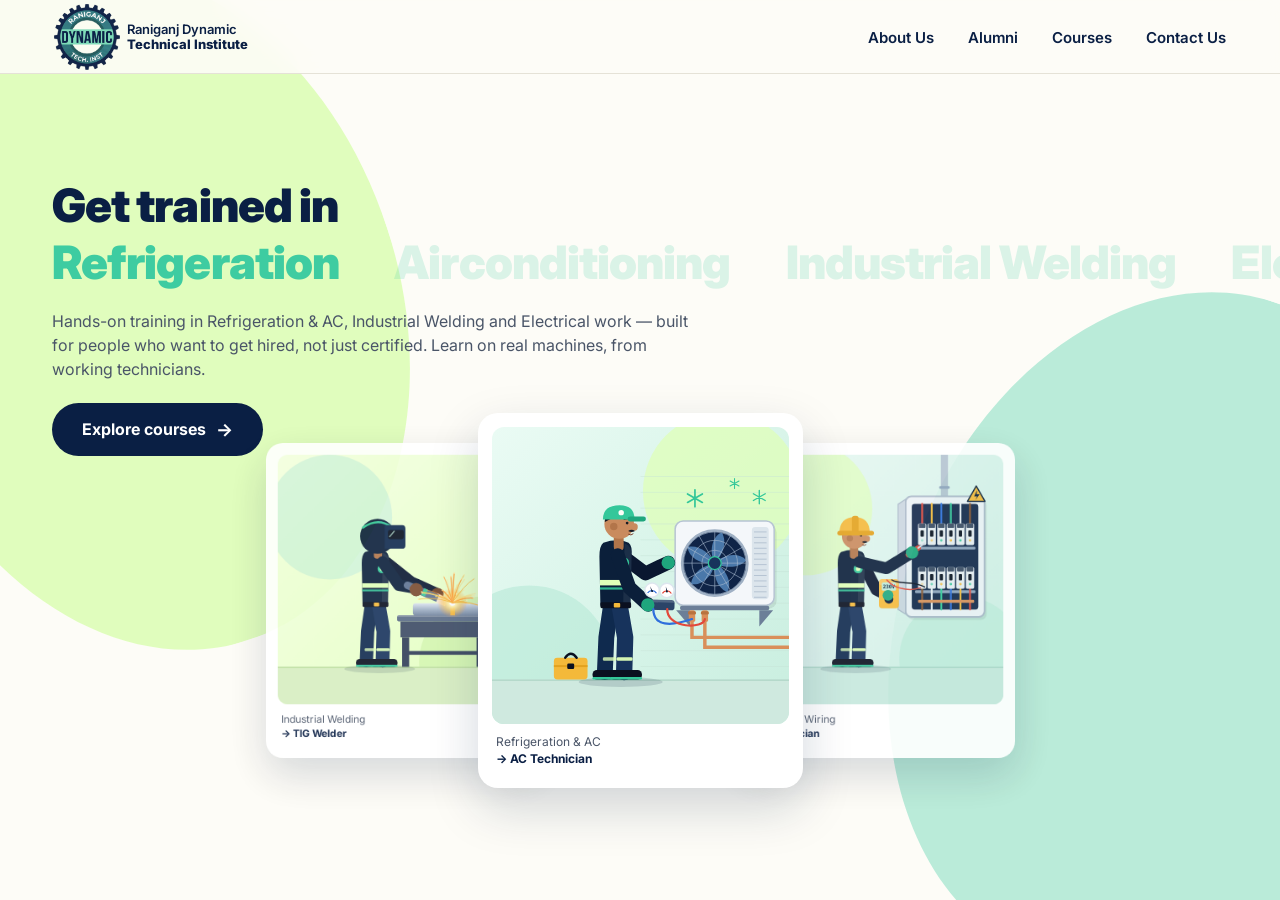
==== commit 1c27f07a: "title change" ====
--- a/public/index.html
+++ b/public/index.html
@@ -6,7 +6,7 @@
     <meta name="viewport" content="width=device-width, initial-scale=1.0">
 
     <!-- Primary SEO Metadata -->
-    <title>Raniganj Dynamic Technical Institute | AC, Refrigeration, Welding & Electrical Training</title>
+    <title>Raniganj Dynamic Technical Institute</title>
     <meta
         name="description"
         content="Training skilled Electricians, Industrial Welders, Refrigeration & AC Technicians backed by a long-standing reputation based in Raniganj, West Bengal."
@@ -28,7 +28,7 @@
     <meta property="og:site_name" content="Raniganj Dynamic Technical Institute">
     <meta
         property="og:title"
-        content="Raniganj Dynamic Technical Institute | AC, Refrigeration, Welding & Electrical Training"
+        content="Raniganj Dynamic Technical Institute"
     >
     <meta
         property="og:description"
@@ -51,7 +51,7 @@
     <meta name="twitter:card" content="summary_large_image">
     <meta
         name="twitter:title"
-        content="Raniganj Dynamic Technical Institute | AC, Refrigeration, Welding & Electrical Training"
+        content="Raniganj Dynamic Technical Institute"
     >
     <meta
         name="twitter:description"
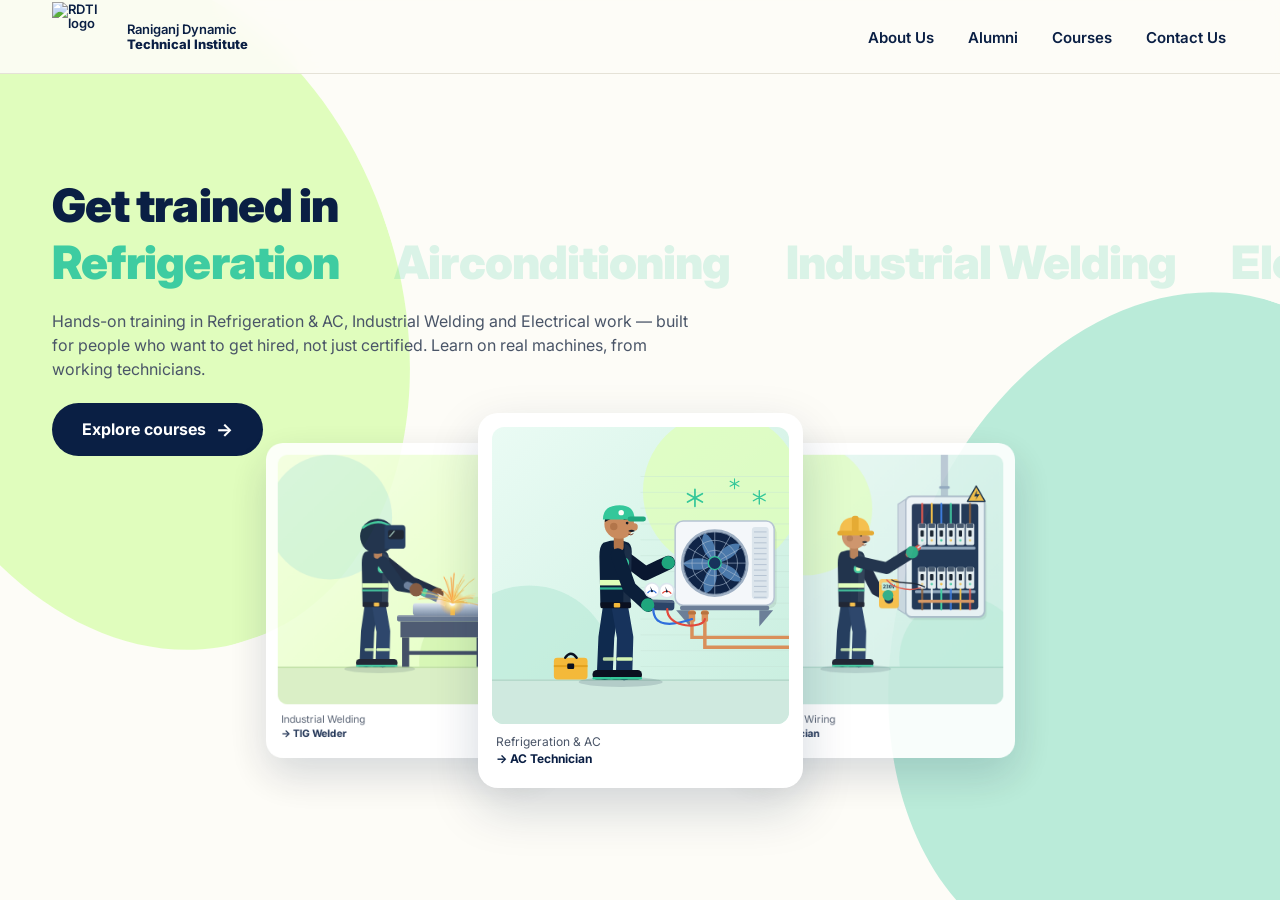
==== commit 8e32b917: "Image Updates" ====
--- a/public/index.html
+++ b/public/index.html
@@ -19,8 +19,8 @@
 
     <!-- Canonical URL -->
     <link rel="canonical" href="https://rdti.co.in/">
-    <link rel="icon" href="https://rdti.co.in/dynamic-logo.png" type="image/png">
-    <link rel="shortcut icon" href="https://rdti.co.in/dynamic-logo.png">
+    <link rel="icon" href="https://rdti.co.in/favicon.png" type="image/png">
+    <link rel="shortcut icon" href="https://rdti.co.in/favicon.png">
 
     <!-- Open Graph / Social Sharing Metadata -->
     <meta property="og:type" content="website">
@@ -100,12 +100,12 @@
 
       "url": "https://rdti.co.in/",
 
-      "logo": "https://rdti.co.in/dynamic-logo.png",
+      "logo": "https://rdti.co.in/dynamic-logo.webp",
 
       "image": {
         "@type": "ImageObject",
-        "url": "https://rdti.co.in/know-your-trainer.png",
-        "contentUrl": "https://rdti.co.in/know-your-trainer.png",
+        "url": "https://rdti.co.in/know-your-trainer.webp",
+        "contentUrl": "https://rdti.co.in/know-your-trainer.webp",
         "caption": "Md Shahadat Hussain, Founder and Lead Instructor at Raniganj Dynamic Technical Institute"
       },
 
@@ -156,7 +156,7 @@
 
 <nav class="ma-nav">
   <div class="ma-nav-inner">
-    <a href="#home" class="ma-logo" data-tab="home"><img src="/dynamic-logo.png" alt="RDTI logo" class="logo-mark"><span>Raniganj Dynamic<br><b>Technical Institute</b></span></a>
+    <a href="#home" class="ma-logo" data-tab="home"><img src="/dynamic-logo.webp" alt="RDTI logo" class="logo-mark"><span>Raniganj Dynamic<br><b>Technical Institute</b></span></a>
     <ul class="ma-nav-links">
       <li><a href="#about" data-tab="about">About Us</a></li>
       <li><a href="#alumni" data-tab="alumni">Alumni</a></li>
@@ -205,7 +205,7 @@
       </div>
       <div class="about-photo">
         <div class="ph-frame" style="background:linear-gradient(135deg,#1e4a7a 0%,#0a1f44 100%);">
-          <img src="/know-your-trainer.png" alt="Lead trainer at Raniganj Dynamic Technical Institute">
+          <img src="/know-your-trainer.webp" alt="Lead trainer at Raniganj Dynamic Technical Institute">
           <div class="ph-noise"></div>
         </div>
         <div class="about-quote">
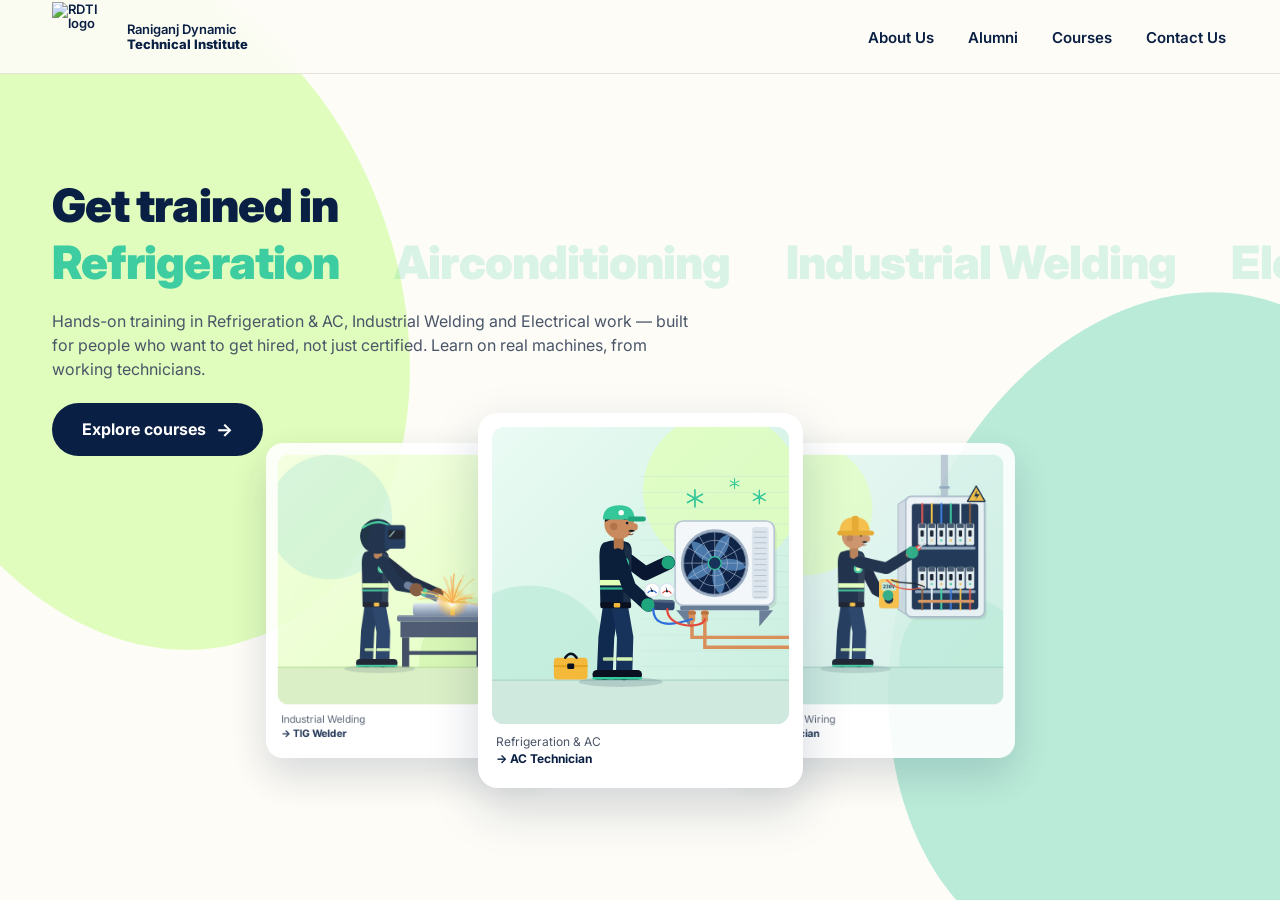
==== commit 2aeb2006: "update Image" ====
--- a/public/index.html
+++ b/public/index.html
@@ -156,7 +156,7 @@
 
 <nav class="ma-nav">
   <div class="ma-nav-inner">
-    <a href="#home" class="ma-logo" data-tab="home"><img src="/dynamic-logo.webp" alt="RDTI logo" class="logo-mark"><span>Raniganj Dynamic<br><b>Technical Institute</b></span></a>
+    <a href="#home" class="ma-logo" data-tab="home"><img src="/dynamic-logo-140.webp" alt="RDTI logo" width="140" height="140" class="logo-mark"><span>Raniganj Dynamic<br><b>Technical Institute</b></span></a>
     <ul class="ma-nav-links">
       <li><a href="#about" data-tab="about">About Us</a></li>
       <li><a href="#alumni" data-tab="alumni">Alumni</a></li>
@@ -205,7 +205,7 @@
       </div>
       <div class="about-photo">
         <div class="ph-frame" style="background:linear-gradient(135deg,#1e4a7a 0%,#0a1f44 100%);">
-          <img src="/know-your-trainer.webp" alt="Lead trainer at Raniganj Dynamic Technical Institute">
+          <img src="/know-your-trainer.webp" alt="Lead trainer at Raniganj Dynamic Technical Institute" width="1322" height="1190" loading="lazy" decoding="async">
           <div class="ph-noise"></div>
         </div>
         <div class="about-quote">
@@ -243,8 +243,8 @@
       <div class="ac-label">OUR ALUMNI WORK FOR THE REGION'S TOP EMPLOYERS</div>
       <div class="ac-row">
         <div class="ac-track" id="acTrack">
-          <img src="logos/Arees.png" alt="Arees"><img src="logos/Bkgulf.png" alt="BK Gulf"><img src="logos/Bluestar.png" alt="Blue Star"><img src="logos/Carrier.png" alt="Carrier"><img src="logos/Ejadah.png" alt="Ejadah"><img src="logos/Elseif.png" alt="El Seif Engineering"><img src="logos/Hitachi.png" alt="Hitachi"><img src="logos/Lg.png" alt="LG"><img src="logos/Madinat.png" alt="Madinat"><img src="logos/Marmoom.png" alt="Marmoom"><img src="logos/Mitsubishi.png" alt="Mitsubishi"><img src="logos/Oxypro.png" alt="Oxy Pro"><img src="logos/Panasonic.png" alt="Panasonic"><img src="logos/Samsung.png" alt="Samsung"><img src="logos/Whirlpool.png" alt="Whirlpool"><img src="logos/Whitespot.png" alt="White Spot"><img src="logos/Zrt.png" alt="ZRT">
-          <img src="logos/Arees.png" alt="Arees logo" aria-hidden="true"><img src="logos/Bkgulf.png" alt="BK Gulf"><img src="logos/Bluestar.png" alt="Blue Star logo" aria-hidden="true"><img src="logos/Carrier.png" alt="Carrier logo" aria-hidden="true"><img src="logos/Ejadah.png" alt="Ejadah logo" aria-hidden="true"><img src="logos/Elseif.png" alt="El Seif Engineering logo" aria-hidden="true"><img src="logos/Hitachi.png" alt="Hitachi logo" aria-hidden="true"><img src="logos/Lg.png" alt="LG logo" aria-hidden="true"><img src="logos/Madinat.png" alt="Madinat"><img src="logos/Marmoom.png" alt="Marmoom"><img src="logos/Mitsubishi.png" alt="Mitsubishi"><img src="logos/Oxypro.png" alt="Oxy Pro"><img src="logos/Panasonic.png" alt="Panasonic"><img src="logos/Samsung.png" alt="Samsung"><img src="logos/Whirlpool.png" alt="Whirlpool"><img src="logos/Whitespot.png" alt="White Spot"><img src="logos/Zrt.png" alt="ZRT">
+          <img src="logos/Arees.webp" alt="Arees" width="98" height="68" loading="lazy" decoding="async"><img src="logos/Bkgulf.webp" alt="BK Gulf" width="155" height="68" loading="lazy" decoding="async"><img src="logos/Bluestar.webp" alt="Blue Star" width="300" height="60" loading="lazy" decoding="async"><img src="logos/Carrier.webp" alt="Carrier" width="145" height="68" loading="lazy" decoding="async"><img src="logos/Ejadah.webp" alt="Ejadah" width="88" height="68" loading="lazy" decoding="async"><img src="logos/Elseif.webp" alt="El Seif Engineering" width="80" height="68" loading="lazy" decoding="async"><img src="logos/Hitachi.webp" alt="Hitachi" width="300" height="61" loading="lazy" decoding="async"><img src="logos/Lg.webp" alt="LG" width="129" height="68" loading="lazy" decoding="async"><img src="logos/Madinat.webp" alt="Madinat" width="244" height="68" loading="lazy" decoding="async"><img src="logos/Marmoom.webp" alt="Marmoom" width="108" height="68" loading="lazy" decoding="async"><img src="logos/Mitsubishi.webp" alt="Mitsubishi" width="64" height="68" loading="lazy" decoding="async"><img src="logos/Oxypro.webp" alt="Oxy Pro" width="203" height="68" loading="lazy" decoding="async"><img src="logos/Panasonic.webp" alt="Panasonic" width="217" height="68" loading="lazy" decoding="async"><img src="logos/Samsung.webp" alt="Samsung" width="198" height="68" loading="lazy" decoding="async"><img src="logos/Whirlpool.webp" alt="Whirlpool" width="121" height="68" loading="lazy" decoding="async"><img src="logos/Whitespot.webp" alt="White Spot" width="90" height="68" loading="lazy" decoding="async"><img src="logos/Zrt.webp" alt="ZRT" width="102" height="68" loading="lazy" decoding="async">
+          <img src="logos/Arees.webp" alt="Arees logo" width="98" height="68" loading="lazy" decoding="async" aria-hidden="true"><img src="logos/Bkgulf.webp" alt="BK Gulf" width="155" height="68" loading="lazy" decoding="async"><img src="logos/Bluestar.webp" alt="Blue Star logo" width="300" height="60" loading="lazy" decoding="async" aria-hidden="true"><img src="logos/Carrier.webp" alt="Carrier logo" width="145" height="68" loading="lazy" decoding="async" aria-hidden="true"><img src="logos/Ejadah.webp" alt="Ejadah logo" width="88" height="68" loading="lazy" decoding="async" aria-hidden="true"><img src="logos/Elseif.webp" alt="El Seif Engineering logo" width="80" height="68" loading="lazy" decoding="async" aria-hidden="true"><img src="logos/Hitachi.webp" alt="Hitachi logo" width="300" height="61" loading="lazy" decoding="async" aria-hidden="true"><img src="logos/Lg.webp" alt="LG logo" width="129" height="68" loading="lazy" decoding="async" aria-hidden="true"><img src="logos/Madinat.webp" alt="Madinat" width="244" height="68" loading="lazy" decoding="async"><img src="logos/Marmoom.webp" alt="Marmoom" width="108" height="68" loading="lazy" decoding="async"><img src="logos/Mitsubishi.webp" alt="Mitsubishi" width="64" height="68" loading="lazy" decoding="async"><img src="logos/Oxypro.webp" alt="Oxy Pro" width="203" height="68" loading="lazy" decoding="async"><img src="logos/Panasonic.webp" alt="Panasonic" width="217" height="68" loading="lazy" decoding="async"><img src="logos/Samsung.webp" alt="Samsung" width="198" height="68" loading="lazy" decoding="async"><img src="logos/Whirlpool.webp" alt="Whirlpool" width="121" height="68" loading="lazy" decoding="async"><img src="logos/Whitespot.webp" alt="White Spot" width="90" height="68" loading="lazy" decoding="async"><img src="logos/Zrt.webp" alt="ZRT" width="102" height="68" loading="lazy" decoding="async">
         </div>
       </div>
     </div>
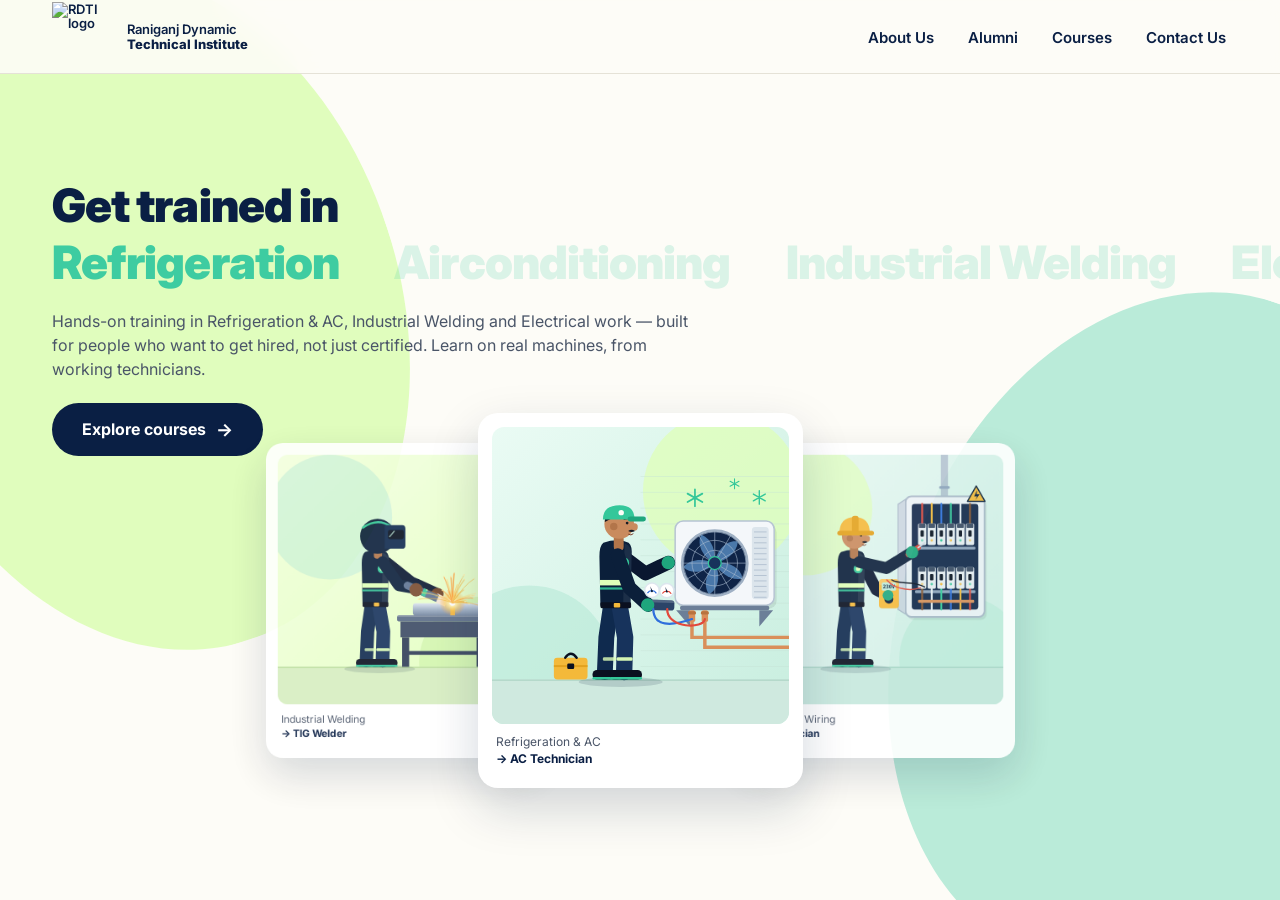
==== commit 4fbc0054: "update Image" ====
--- a/public/index.html
+++ b/public/index.html
@@ -183,8 +183,8 @@
       <a href="#courses" data-tab="courses" class="hp-cta">Explore courses</a>
     </div>
     <div class="cover-flow" id="coverFlow" aria-hidden="true">
-      <figure class="cf-card"><img class="ph-img" src="/refrigeration-ac-animated.svg" alt="Refrigeration and AC servicing"><figcaption><span class="from">Refrigeration &amp; AC</span><span class="to">→ AC Technician</span></figcaption></figure>
-      <figure class="cf-card"><img class="ph-img" src="/electrician-animated.svg" alt="Electrical panel work"><figcaption><span class="from">Electrical Wiring</span><span class="to">→ Electrician</span></figcaption></figure>
+      <figure class="cf-card"><img class="ph-img" src="/refrigeration-ac-animated.svg" alt="Refrigeration and AC servicing" fetchpriority="high"><figcaption><span class="from">Refrigeration &amp; AC</span><span class="to">→ AC Technician</span></figcaption></figure>
+      <figure class="cf-card"><img class="ph-img" src="/electrician-animated.svg" alt="Electrical panel work" fetchpriority="high"><figcaption><span class="from">Electrical Wiring</span><span class="to">→ Electrician</span></figcaption></figure>
       <figure class="cf-card"><img class="ph-img" src="/industrial-welding.svg" alt="Industrial welding"><figcaption><span class="from">Industrial Welding</span><span class="to">→ TIG Welder</span></figcaption></figure>
     </div>
   </div>
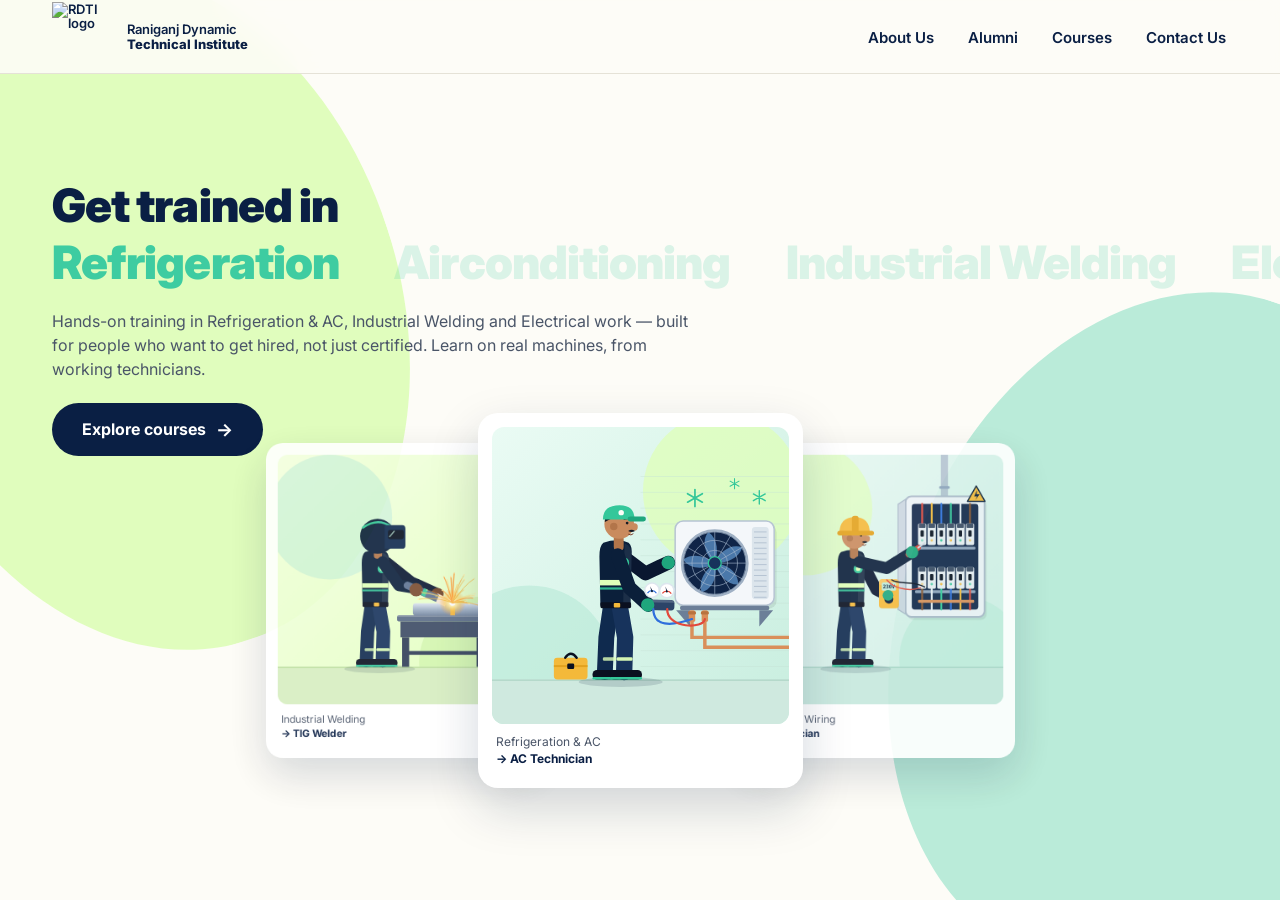
==== commit 41ad3880: "update Image" ====
--- a/public/index.html
+++ b/public/index.html
@@ -74,9 +74,17 @@
     <!-- Existing Stylesheets -->
     <link rel="stylesheet" href="styles.css">
     <link
-        rel="stylesheet"
+        rel="preload"
         href="https://cdnjs.cloudflare.com/ajax/libs/font-awesome/6.5.0/css/all.min.css"
-    >
+        as="style"
+        onload="this.onload=null;this.rel='stylesheet'"
+    >
+    <noscript>
+        <link
+            rel="stylesheet"
+            href="https://cdnjs.cloudflare.com/ajax/libs/font-awesome/6.5.0/css/all.min.css"
+        >
+    </noscript>
 
     <!-- RDTI Educational Organization Structured Data -->
 
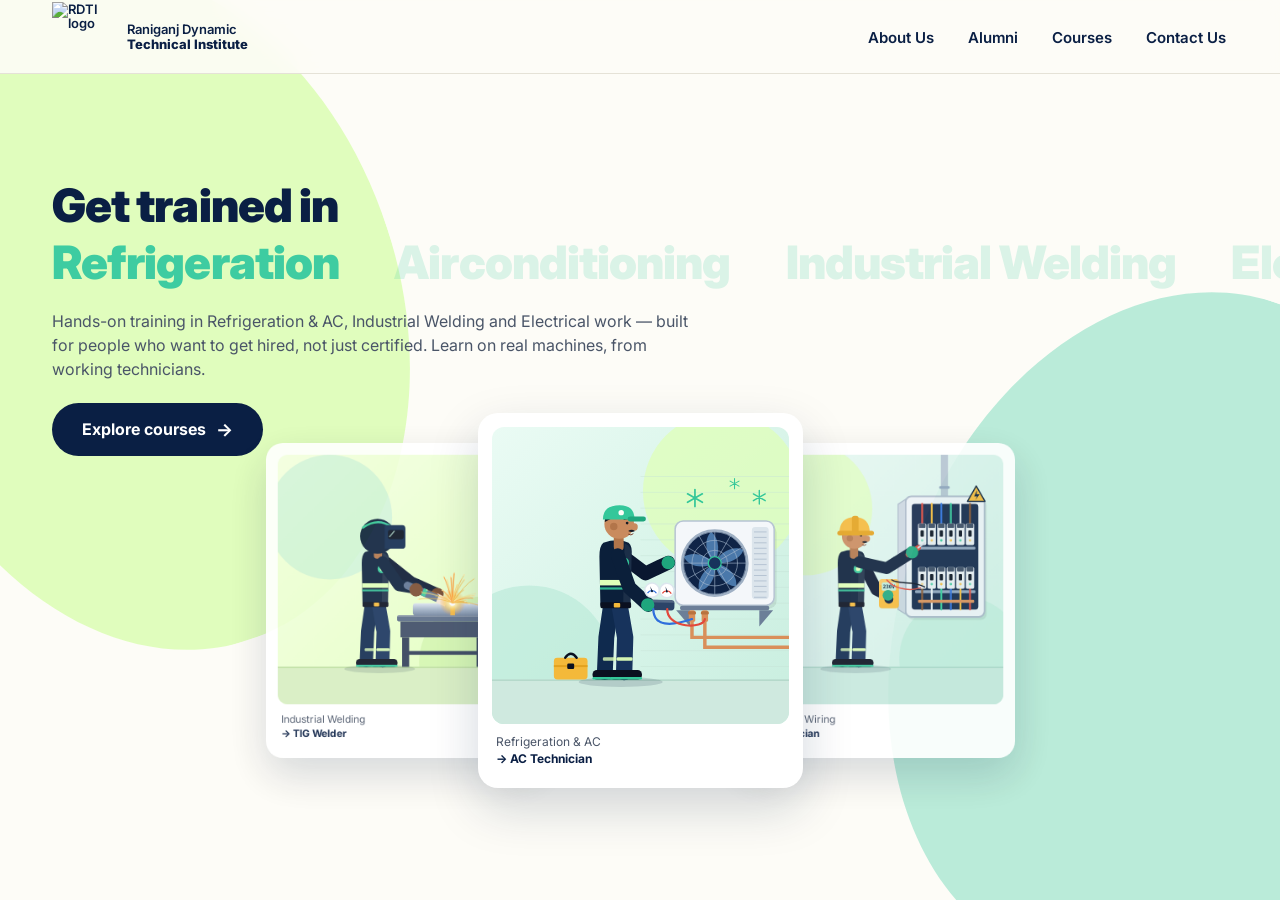
==== commit e37df282: "Course Update" ====
--- a/public/index.html
+++ b/public/index.html
@@ -275,10 +275,16 @@
           <div class="mac-head"><h3>Refrigeration &amp; AC Technician</h3><span class="mac-tag">Most Enrolled</span></div>
           <div class="mac-row"><span>Duration</span><b>1 Year</b></div>
           <div class="mac-row"><span>Admission Fee</span><b>₹7,000</b></div>
-          <div class="mac-row"><span>Per Month</span><b>₹1,000</b></div>
-          <div class="mac-fee">₹19,000 <small>Total Course Fee</small></div>
+          <div class="mac-row mac-monthly-row"><span>Per Month</span><b>₹1,000</b></div>
+          <div class="mac-pricing" aria-label="Course fee and full-payment discount">
+            <div class="mac-total-row"><span>Total Course Fee</span><s>₹19,000</s></div>
+            <div class="mac-discount-row">
+              <span class="mac-discount-copy"><strong>₹2,000 OFF</strong><small>On One-Time Upfront Payment</small></span>
+              <strong class="mac-payable">₹17,000</strong>
+            </div>
+          </div>
           <ul class="mac-list">
-            <li>Split &amp; Window AC Servicing</li>
+            <li>HVAC, Split &amp; Window AC Servicing</li>
             <li>Compressor &amp; Commercial Cooling Systems</li>
             <li>Government Certification Included</li>
           </ul>
@@ -292,8 +298,14 @@
           <div class="mac-head"><h3>Industrial Welding</h3><span class="mac-tag">Arc / MIG / TIG</span></div>
           <div class="mac-row"><span>Duration</span><b>6 Months</b></div>
           <div class="mac-row"><span>Admission Fee</span><b>₹8,000</b></div>
-          <div class="mac-row"><span>Per Month</span><b>₹1,500</b></div>
-          <div class="mac-fee">₹17,000 <small>Total Course Fee</small></div>
+          <div class="mac-row mac-monthly-row"><span>Per Month</span><b>₹1,500</b></div>
+          <div class="mac-pricing" aria-label="Course fee and full-payment discount">
+            <div class="mac-total-row"><span>Total Course Fee</span><s>₹17,000</s></div>
+            <div class="mac-discount-row">
+              <span class="mac-discount-copy"><strong>₹2,000 OFF</strong><small>On One-Time Upfront Payment</small></span>
+              <strong class="mac-payable">₹15,000</strong>
+            </div>
+          </div>
           <ul class="mac-list">
             <li>Arc, MIG &amp; TIG Welding</li>
             <li>Pipe Fitting &amp; Structural Fabrication</li>
@@ -309,8 +321,14 @@
           <div class="mac-head"><h3>Electrician</h3><span class="mac-tag">High Demand</span></div>
           <div class="mac-row"><span>Duration</span><b>1 Year</b></div>
           <div class="mac-row"><span>Admission Fee</span><b>₹7,000</b></div>
-          <div class="mac-row"><span>Per Month</span><b>₹1,000</b></div>
-          <div class="mac-fee">₹19,000 <small>Total Course Fee</small></div>
+          <div class="mac-row mac-monthly-row"><span>Per Month</span><b>₹1,000</b></div>
+          <div class="mac-pricing" aria-label="Course fee and full-payment discount">
+            <div class="mac-total-row"><span>Total Course Fee</span><s>₹19,000</s></div>
+            <div class="mac-discount-row">
+              <span class="mac-discount-copy"><strong>₹2,000 OFF</strong><small>On One-Time Upfront Payment</small></span>
+              <strong class="mac-payable">₹17,000</strong>
+            </div>
+          </div>
           <ul class="mac-list">
             <li>House Wiring &amp; Panel Installation</li>
             <li>Motor Rewinding &amp; Fault Diagnosis</li>
--- a/public/styles.css
+++ b/public/styles.css
@@ -203,6 +203,18 @@
 .ma-courses .mac-fee{margin:12px 0 10px;font-size:26px}
 .ma-courses .mac-list{margin-bottom:14px}
 .ma-courses .mac-list li{padding:4px 0 4px 22px}
+
+/* ====== COURSE PRICING UPDATE: subtle full-payment offer ====== */
+.ma-courses .mac-monthly-row b{font-size:15px}
+.ma-courses .mac-pricing{margin:12px 0 10px;border-radius:12px;overflow:hidden}
+.ma-courses .mac-total-row{display:flex;align-items:center;justify-content:space-between;gap:10px;padding:8px 11px;background:#f1f2f2;color:var(--navy);font-size:13px;font-weight:700}
+.ma-courses .mac-total-row s{color:var(--ink-soft);font-size:14px;font-weight:600;text-decoration-color:#cf7467;text-decoration-thickness:1.5px}
+.ma-courses .mac-discount-row{display:flex;align-items:center;justify-content:space-between;gap:8px;padding:7px 9px;background:var(--mint-soft)}
+.ma-courses .mac-discount-copy{display:flex;align-items:baseline;flex-wrap:wrap;column-gap:5px;row-gap:1px;min-width:0}
+.ma-courses .mac-discount-copy strong{color:#08785f;font-size:14px;font-weight:800;white-space:nowrap}
+.ma-courses .mac-discount-copy small{color:var(--ink-soft);font-size:10.5px;font-weight:500;white-space:nowrap}
+.ma-courses .mac-payable{display:inline-block;flex-shrink:0;padding:5px 10px;border-radius:999px;background:#fff;color:#08785f;font-size:19px;font-weight:900;line-height:1.1;letter-spacing:-.02em;white-space:nowrap}
+
 
 /* Contact section: fit viewport including footer, no inner scroll, default card sizing */
 .ma-contact{display:flex;flex-direction:column;overflow:hidden}
